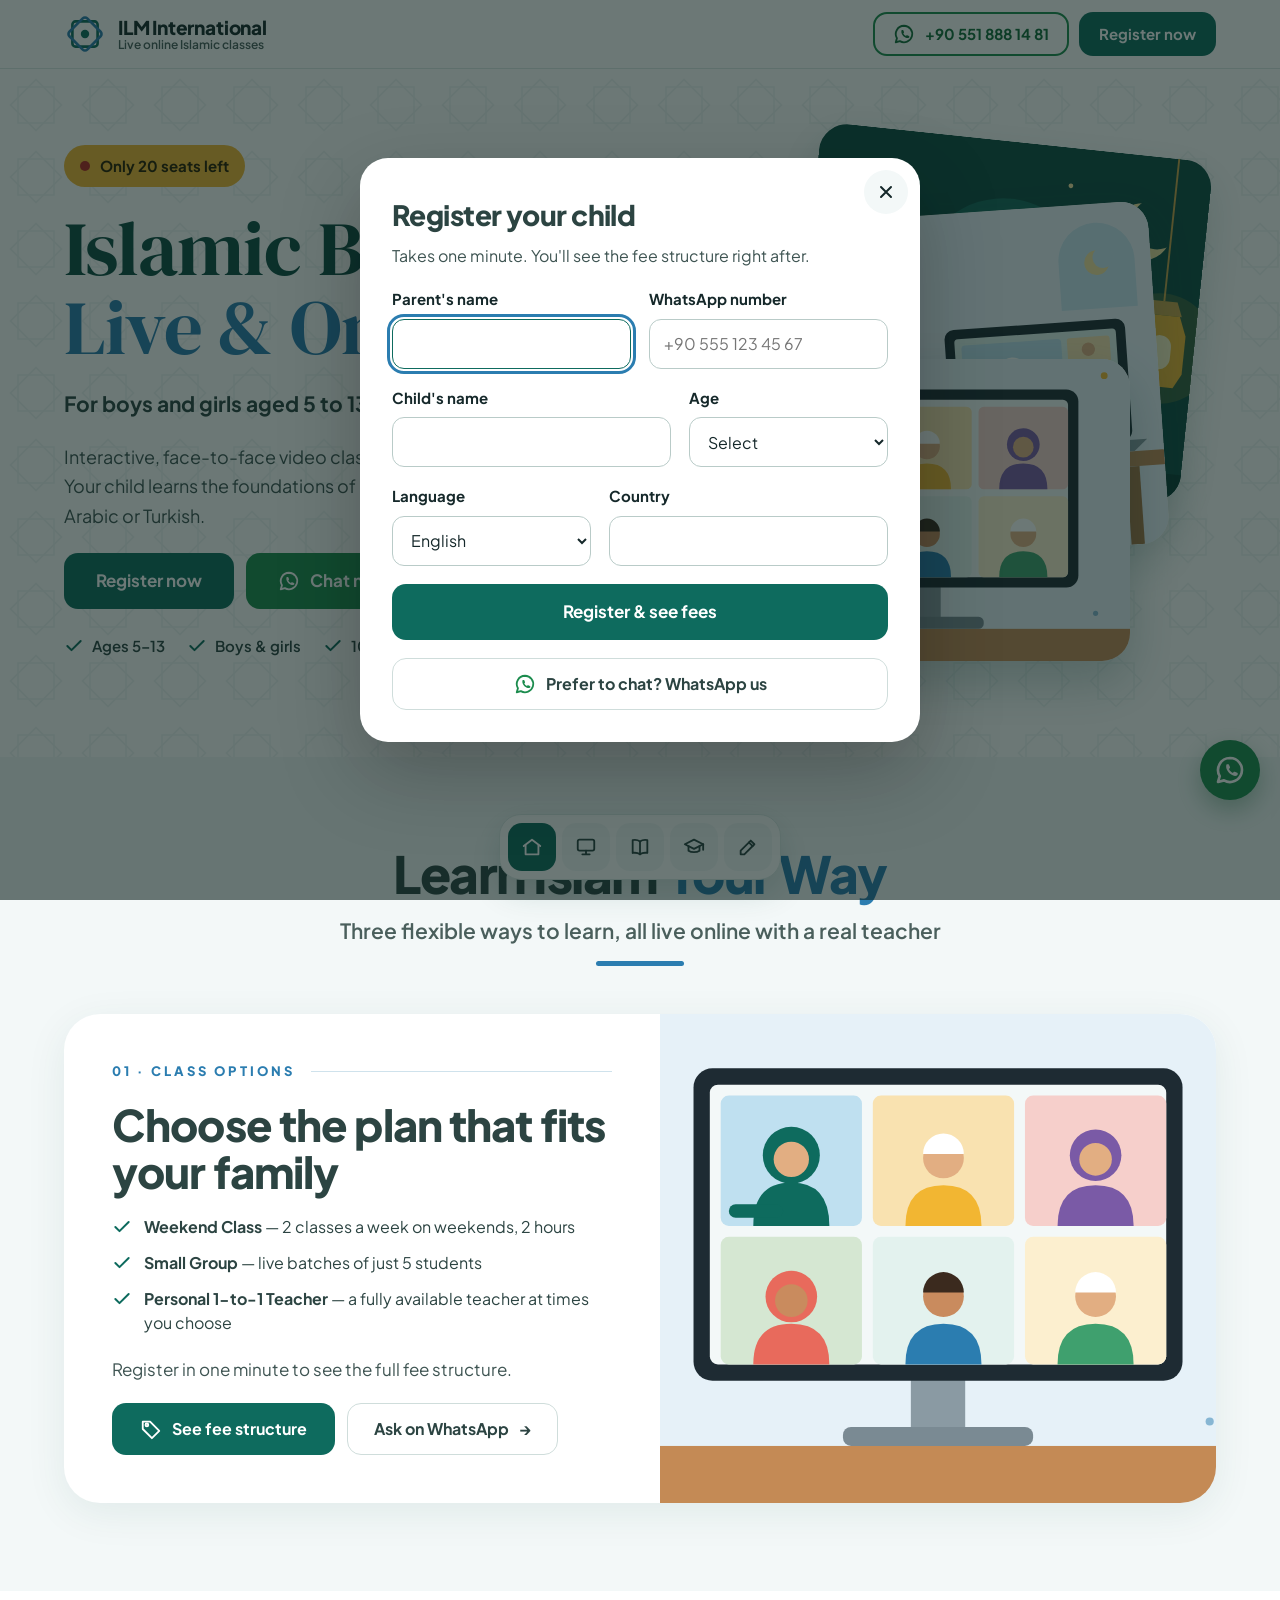
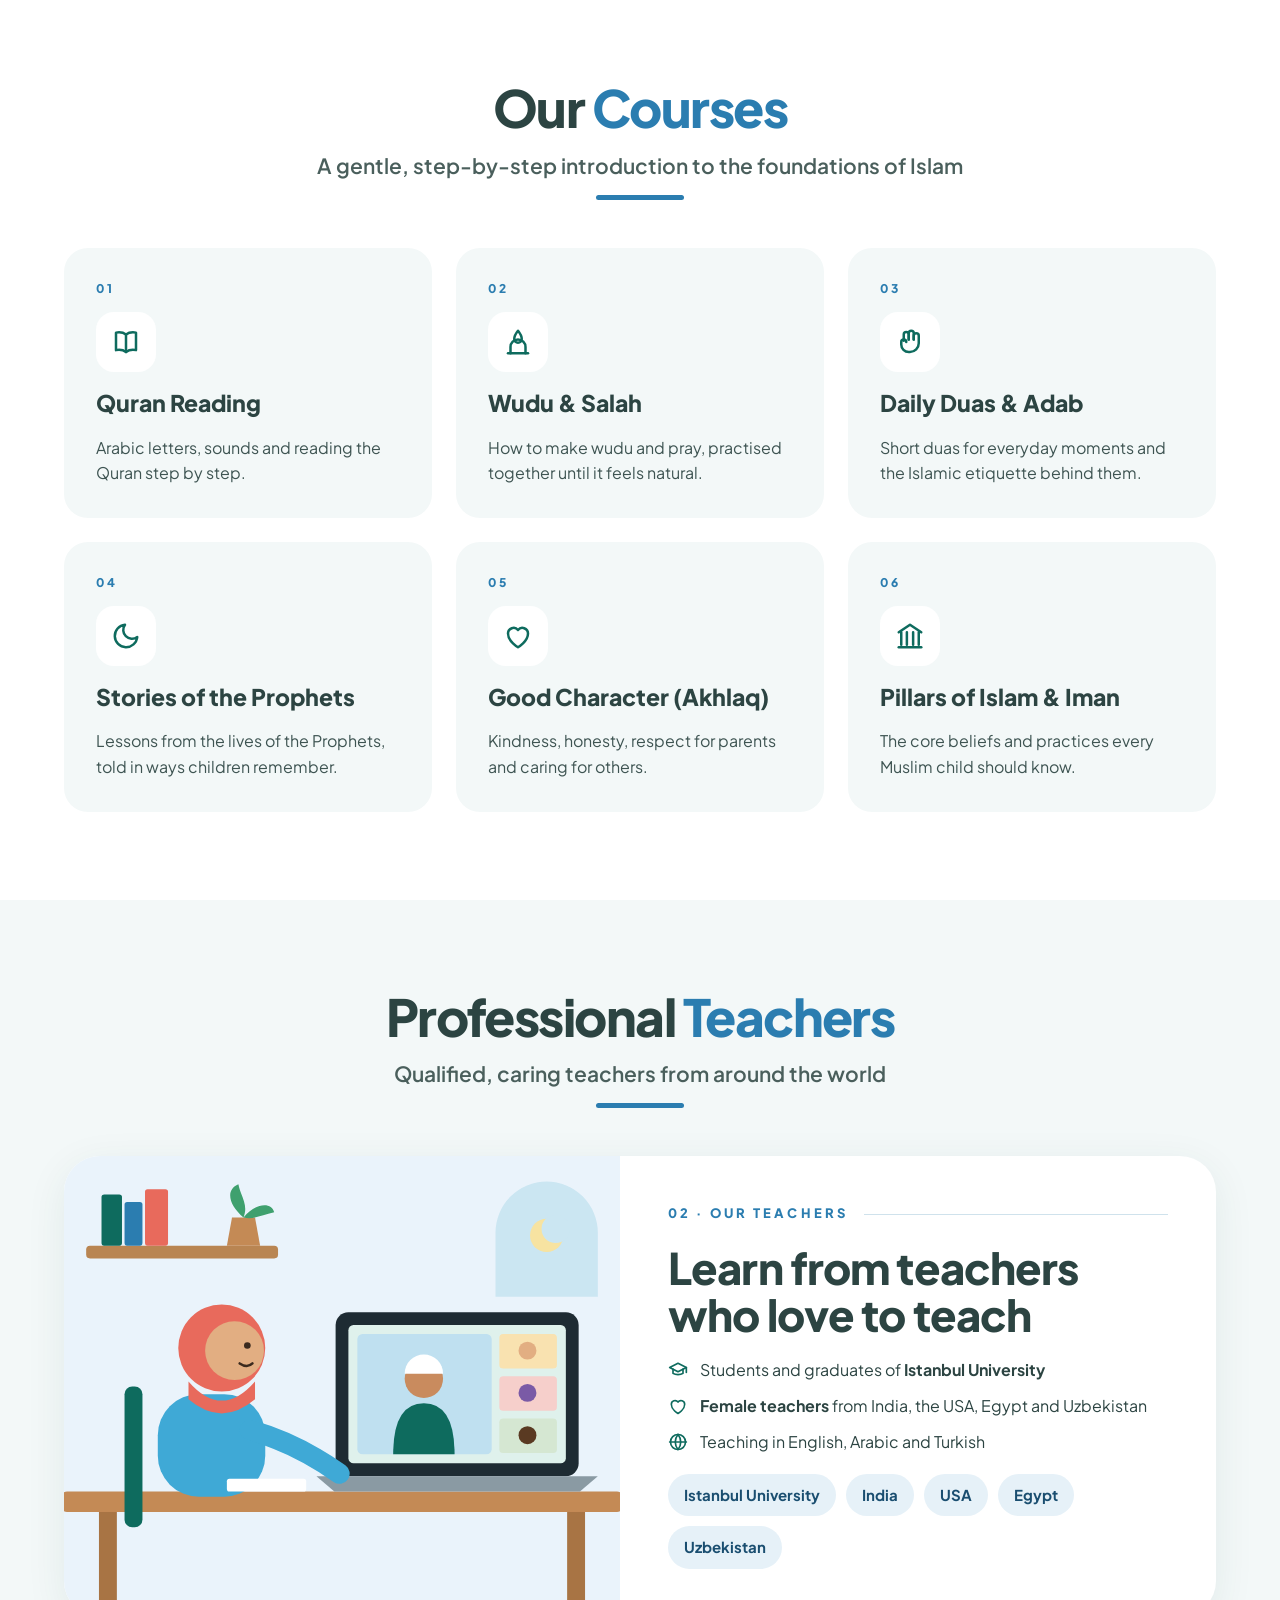
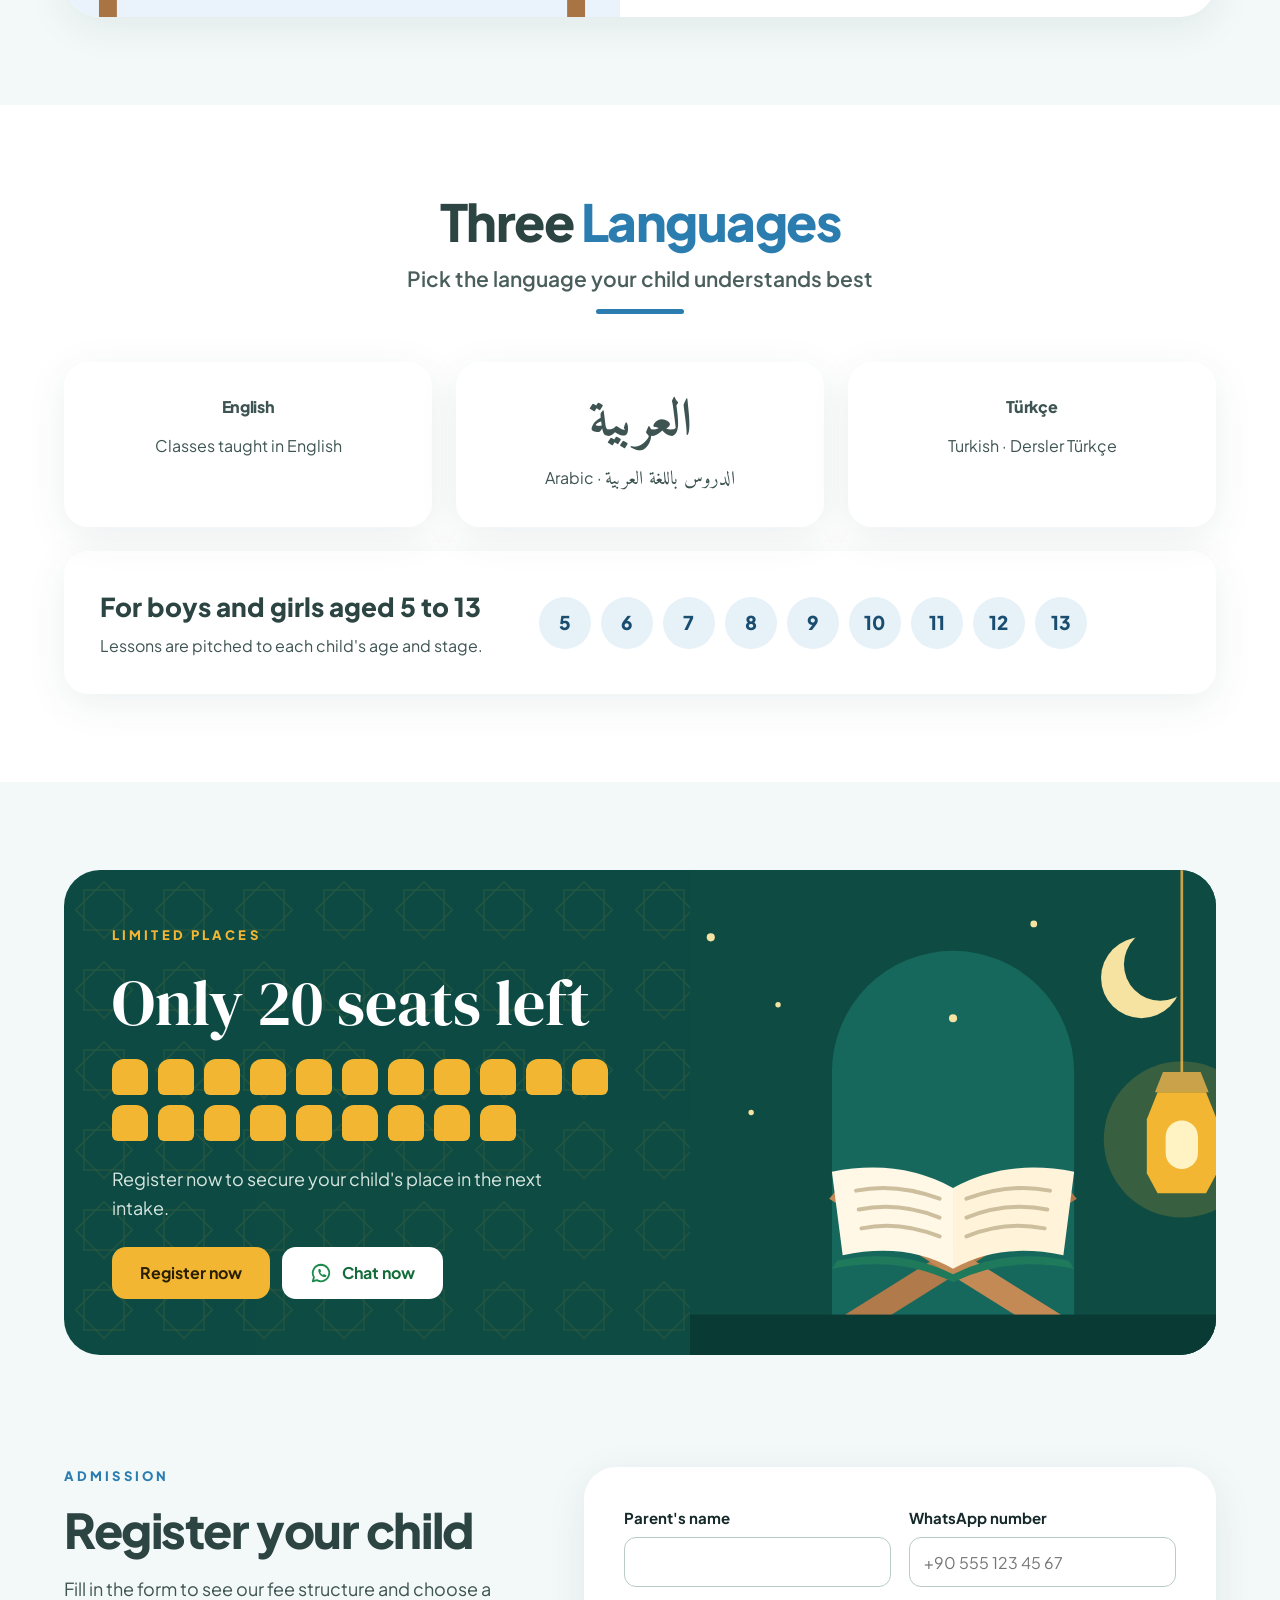
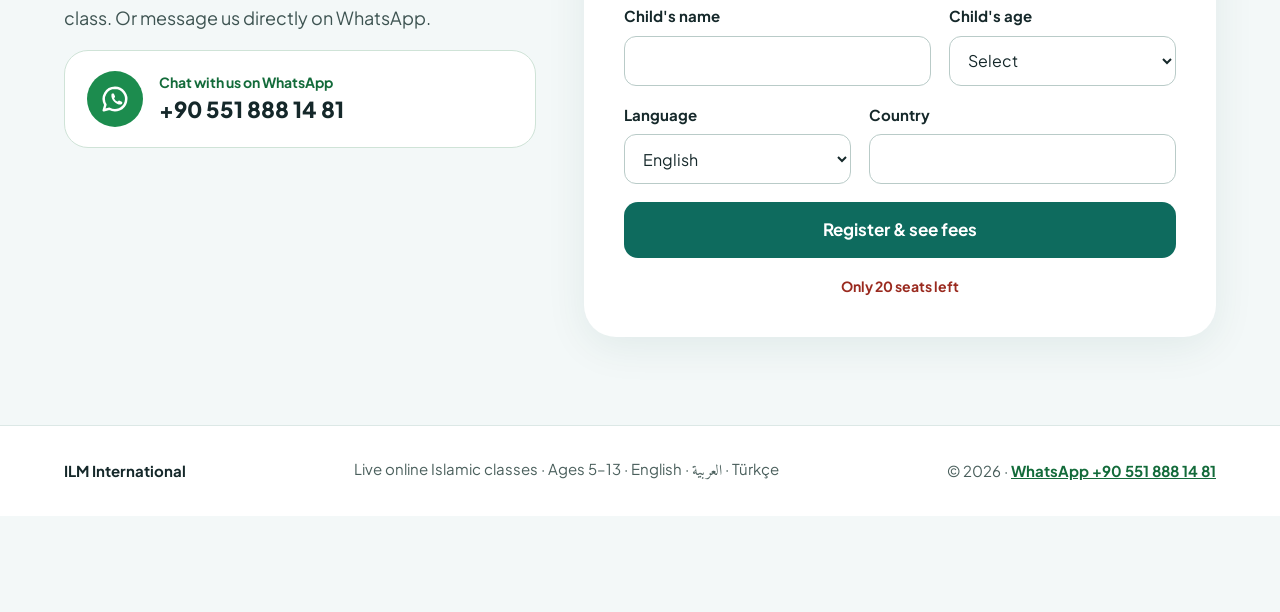
==== fees.html @ fbfcd48d "Add files via upload" ====
<!doctype html>
<html lang="en">
<head>
<meta charset="utf-8">
<meta name="viewport" content="width=device-width, initial-scale=1">
<title>Fee Structure | ILM International</title>
<meta name="robots" content="noindex">
<meta name="theme-color" content="#0E6B5E">
<link rel="icon" href="logo.svg" type="image/svg+xml">
<link rel="preconnect" href="https://fonts.googleapis.com">
<link rel="preconnect" href="https://fonts.gstatic.com" crossorigin>
<link rel="stylesheet" href="https://fonts.googleapis.com/css2?family=Amiri:wght@400;700&family=DM+Serif+Display&family=Plus+Jakarta+Sans:wght@400;500;600;700;800&display=swap">
<link rel="stylesheet" href="styles.css">
<script>
  /* Send visitors who have not registered back to the form before anything renders */
  (function () { try { if (!localStorage.getItem('ilm_lead_v1')) location.replace('index.html?register=1'); } catch (e) {} })();
</script>
</head>
<body data-fees>

<svg width="0" height="0" style="position:absolute" aria-hidden="true">
  <symbol id="i-wa" viewBox="0 0 24 24"><path d="M12 3a9 9 0 0 0-7.7 13.6L3 21l4.5-1.2A9 9 0 1 0 12 3z" fill="none" stroke="currentColor" stroke-width="2" stroke-linejoin="round"/><path d="M9.2 8.2c.3-.6.6-.6.9-.6h.6c.2 0 .4.1.5.4l.8 1.8c.1.3 0 .5-.1.7l-.5.6c-.1.2-.2.4 0 .6.5.9 1.4 1.8 2.3 2.3.2.1.4.1.6 0l.6-.6c.2-.2.4-.2.7-.1l1.8.8c.3.1.4.3.4.5v.6c0 .3-.1.6-.6.9-.5.3-1.6.6-3.2-.1-1.9-.8-3.6-2.5-4.4-4.4-.7-1.6-.4-2.7-.4-3.2z" fill="currentColor"/></symbol>
  <symbol id="i-check" viewBox="0 0 24 24"><path d="M20 6 9 17l-5-5" fill="none" stroke="currentColor" stroke-width="2.4" stroke-linecap="round" stroke-linejoin="round"/></symbol>
  <symbol id="i-phone" viewBox="0 0 24 24"><path d="M5 4h4l2 5-2.5 1.5a11 11 0 0 0 5 5L15 13l5 2v4a2 2 0 0 1-2 2A16 16 0 0 1 3 6a2 2 0 0 1 2-2" fill="none" stroke="currentColor" stroke-width="2" stroke-linecap="round" stroke-linejoin="round"/></symbol>
  <symbol id="i-home" viewBox="0 0 24 24"><g fill="none" stroke="currentColor" stroke-width="2" stroke-linecap="round" stroke-linejoin="round"><path d="M3 11l9-7 9 7"/><path d="M5 10v10h14V10"/></g></symbol>
  <symbol id="i-tag" viewBox="0 0 24 24"><g fill="none" stroke="currentColor" stroke-width="2" stroke-linecap="round" stroke-linejoin="round"><path d="M3 12V4h8l10 10-8 8z"/><circle cx="7.5" cy="7.5" r="1.5"/></g></symbol>
  <symbol id="i-book" viewBox="0 0 24 24"><g fill="none" stroke="currentColor" stroke-width="2" stroke-linecap="round" stroke-linejoin="round"><path d="M12 6c-2-1.5-5-2-8-1.5v14c3-.5 6 0 8 1.5 2-1.5 5-2 8-1.5v-14c-3-.5-6 0-8 1.5z"/><path d="M12 6v14"/></g></symbol>
</svg>

<header class="site-header">
  <div class="container">
    <a class="brand" href="index.html">
      <img src="logo.svg" alt="" width="42" height="42">
      <span class="brand-name"><strong>ILM International</strong><span>Live online Islamic classes</span></span>
    </a>
    <div class="header-actions">
      <a class="btn header-wa" data-wa-chat href="https://wa.me/905518881481"><svg class="wa-icon"><use href="#i-wa"/></svg><span class="wa-num">+90 551 888 14 81</span><span class="visually-hidden">Chat on WhatsApp</span></a>
    </div>
  </div>
</header>

<main>
<section class="fee-hero" id="top">
  <div class="container">
    <span class="badge"><span class="badge-dot" aria-hidden="true"></span>Only 20 seats left</span>
    <p class="greeting">Assalamu alaikum, <span data-parent-name>dear parent</span>!</p>
    <h1>Fee Structure</h1>
    <p>All classes are live and online, face-to-face over video, for boys and girls aged 5–13. Choose a plan and tap <strong>Get this class</strong> to book it on WhatsApp.</p>
  </div>
</section>

<section class="section" style="padding-top:48px">
  <div class="container">
    <div class="plans">

      <article class="plan">
        <div class="plan-media"><img src="quran.svg" alt=""></div>
        <span class="plan-tag">Weekends</span>
        <h2>Weekend Class</h2>
        <p class="price"><strong>$80</strong><span>/ month</span></p>
        <ul class="feature-list">
          <li><svg><use href="#i-check"/></svg><span>2 classes a week, on weekends</span></li>
          <li><svg><use href="#i-check"/></svg><span>2 hours</span></li>
          <li><svg><use href="#i-check"/></svg><span>Live online group class</span></li>
          <li><svg><use href="#i-check"/></svg><span>English, Arabic or Turkish</span></li>
        </ul>
        <div class="plan-actions">
          <a class="btn btn-wa btn-lg" data-plan="weekend" href="https://wa.me/905518881481"><svg class="wa-icon"><use href="#i-wa"/></svg>Get this class</a>
          <a class="btn btn-ghost" href="tel:+905518881481"><svg class="wa-icon"><use href="#i-phone"/></svg>Call us</a>
        </div>
      </article>

      <article class="plan featured">
        <div class="plan-media"><img src="group.svg" alt=""></div>
        <span class="plan-tag">Batch of 5</span>
        <h2>Small Group Class</h2>
        <p class="price"><strong>$150</strong><span>/ month</span></p>
        <ul class="feature-list">
          <li><svg><use href="#i-check"/></svg><span>Only 5 students per batch</span></li>
          <li><svg><use href="#i-check"/></svg><span>Live, face-to-face on video</span></li>
          <li><svg><use href="#i-check"/></svg><span>More personal attention for every child</span></li>
          <li><svg><use href="#i-check"/></svg><span>English, Arabic or Turkish</span></li>
        </ul>
        <div class="plan-actions">
          <a class="btn btn-wa btn-lg" data-plan="group" href="https://wa.me/905518881481"><svg class="wa-icon"><use href="#i-wa"/></svg>Get this class</a>
          <a class="btn btn-ghost" href="tel:+905518881481"><svg class="wa-icon"><use href="#i-phone"/></svg>Call us</a>
        </div>
      </article>

      <article class="plan">
        <div class="plan-media"><img src="online.svg" alt=""></div>
        <span class="plan-tag">1-to-1</span>
        <h2>Personal Teacher</h2>
        <p class="price"><strong>$500</strong><span>/ month</span></p>
        <ul class="feature-list">
          <li><svg><use href="#i-check"/></svg><span>One teacher, only for your child</span></li>
          <li><svg><use href="#i-check"/></svg><span>Fully available teacher</span></li>
          <li><svg><use href="#i-check"/></svg><span>Customised class times</span></li>
          <li><svg><use href="#i-check"/></svg><span>English, Arabic or Turkish</span></li>
        </ul>
        <div class="plan-actions">
          <a class="btn btn-wa btn-lg" data-plan="personal" href="https://wa.me/905518881481"><svg class="wa-icon"><use href="#i-wa"/></svg>Get this class</a>
          <a class="btn btn-ghost" href="tel:+905518881481"><svg class="wa-icon"><use href="#i-phone"/></svg>Call us</a>
        </div>
      </article>

    </div>

    <div class="fee-note">
      <p>Taught by professional teachers: Istanbul University students and graduates, and female teachers from India, the USA, Egypt and Uzbekistan. Questions about timings or the courses? We're happy to help.</p>
      <a class="btn btn-wa" data-wa-chat="Assalamu alaikum ILM International! I have a question about the fee structure." href="https://wa.me/905518881481"><svg class="wa-icon"><use href="#i-wa"/></svg>Chat on WhatsApp</a>
    </div>
  </div>
</section>
</main>

<footer class="site-footer">
  <div class="container">
    <strong>ILM International</strong>
    <span>Live online Islamic classes · Ages 5–13</span>
    <span>© <span data-year>2026</span> · <a data-wa-chat href="https://wa.me/905518881481">WhatsApp +90 551 888 14 81</a></span>
  </div>
</footer>

<a class="wa-float" data-wa-chat href="https://wa.me/905518881481" aria-label="Chat on WhatsApp, +90 551 888 14 81"><svg style="color:#fff"><use href="#i-wa"/></svg></a>

<nav class="dock" aria-label="Quick links">
  <a href="index.html" aria-label="Home"><svg><use href="#i-home"/></svg></a>
  <a class="active" href="#top" aria-label="Fee structure"><svg><use href="#i-tag"/></svg></a>
  <a href="index.html#courses" aria-label="Courses"><svg><use href="#i-book"/></svg></a>
</nav>

<script src="app.js" defer></script>
</body>
</html>
---- styles.css ----
:root {
  --teal: #0E6B5E;
  --teal-dark: #0E4B43;
  --blue: #2B7DB0;
  --ink: #15282A;
  --ink-2: #2C4442;
  --muted: #3E5452;
  --muted-2: #4A5F5C;
  --bg: #F3F8F8;
  --card: #FFFFFF;
  --line: #DCE8E6;
  --gold: #F2B632;
  --gold-ink: #2A1E00;
  --wa: #1C8C4E;
  --wa-dark: #136B3A;
  --red: #9A2A1F;
  --shadow: 0 10px 40px rgba(14, 75, 67, 0.08);
  --radius-lg: 32px;
  --radius-md: 24px;
}

* { box-sizing: border-box; }
html { scroll-behavior: smooth; scroll-padding-top: 90px; }
body {
  margin: 0;
  font-family: 'Plus Jakarta Sans', system-ui, -apple-system, 'Segoe UI', sans-serif;
  color: var(--ink);
  background: var(--bg);
  line-height: 1.5;
  padding-bottom: 96px;
}
img { max-width: 100%; display: block; }
a { color: var(--teal); }
a:hover { color: #08392D; }
h1, h2, h3 { margin: 0; }
p { margin: 0; }
.container { max-width: 1200px; margin: 0 auto; padding: 0 24px; }
.ar { font-family: 'Amiri', serif; }
.visually-hidden { position: absolute; width: 1px; height: 1px; overflow: hidden; clip: rect(0 0 0 0); white-space: nowrap; }

/* Buttons */
.btn {
  display: inline-flex; align-items: center; justify-content: center; gap: 10px;
  min-height: 52px; padding: 0 26px; border-radius: 14px;
  font: inherit; font-size: 16px; font-weight: 700; text-decoration: none;
  border: 2px solid transparent; cursor: pointer; transition: transform .15s ease, box-shadow .15s ease, background .15s ease;
}
.btn:hover { transform: translateY(-1px); }
.btn:focus-visible, a:focus-visible, button:focus-visible, input:focus-visible, select:focus-visible { outline: 3px solid var(--blue); outline-offset: 2px; }
.btn-primary { background: var(--teal); color: #fff; }
.btn-primary:hover { background: #0B5A4F; color: #fff; }
.btn-outline { background: #fff; color: var(--teal); border-color: var(--teal); }
.btn-outline:hover { color: #0B5A4F; }
.btn-wa { background: var(--wa); color: #fff; }
.btn-wa:hover { background: var(--wa-dark); color: #fff; }
.btn-gold { background: var(--gold); color: var(--gold-ink); }
.btn-gold:hover { color: var(--gold-ink); background: #E9A91F; }
.btn-white { background: #fff; color: var(--wa-dark); }
.btn-white:hover { color: var(--wa-dark); }
.btn-ghost { background: #fff; color: var(--ink-2); border: 1px solid #CFDDDB; }
.btn-ghost:hover { color: var(--ink); }
.btn-lg { min-height: 56px; font-size: 17px; padding: 0 30px; }
.btn-block { width: 100%; }
.wa-icon { width: 22px; height: 22px; flex: 0 0 auto; }

/* Header */
.site-header { position: sticky; top: 0; z-index: 30; background: #fff; border-bottom: 1px solid var(--line); }
.site-header .container { display: flex; flex-wrap: wrap; align-items: center; justify-content: space-between; gap: 12px; padding-top: 12px; padding-bottom: 12px; }
.brand { display: flex; align-items: center; gap: 12px; text-decoration: none; color: var(--ink); }
.brand img { width: 42px; height: 42px; }
.brand-name { display: flex; flex-direction: column; line-height: 1.1; }
.brand-name strong { font-size: 19px; font-weight: 800; letter-spacing: -0.01em; }
.brand-name span { font-size: 12px; font-weight: 600; color: var(--muted-2); }
.header-actions { display: flex; flex-wrap: wrap; align-items: center; gap: 10px; }
.header-actions .btn { min-height: 44px; padding: 0 18px; font-size: 15px; }
.header-wa { border: 2px solid var(--wa); color: var(--wa-dark); background: #fff; }
.header-wa:hover { color: var(--wa-dark); background: #EEF8F1; }

/* Hero */
.hero { position: relative; overflow: hidden; background: #fff; }
.pattern { position: absolute; inset: 0; width: 100%; height: 100%; pointer-events: none; }
.hero .container { position: relative; display: flex; flex-wrap: wrap; align-items: center; gap: 56px; padding-top: 72px; padding-bottom: 96px; }
.hero-copy { flex: 1 1 500px; min-width: 0; display: flex; flex-direction: column; gap: 22px; }
.badge {
  align-self: flex-start; display: inline-flex; align-items: center; gap: 10px;
  background: var(--gold); color: var(--gold-ink); font-weight: 700; font-size: 15px;
  padding: 10px 16px; border-radius: 999px;
}
.badge-dot { width: 10px; height: 10px; border-radius: 50%; background: #B3261E; animation: pulse 1.6s ease-in-out infinite; }
@keyframes pulse { 50% { opacity: .35; } }
.display {
  font-family: 'DM Serif Display', Georgia, serif; font-weight: 400;
  font-size: clamp(44px, 6vw, 80px); line-height: 1.02; letter-spacing: -0.01em;
}
.display .t1 { color: var(--teal-dark); }
.display .t2 { color: var(--blue); }
.hero-sub { font-size: 21px; font-weight: 700; color: var(--ink-2); }
.hero-text { font-size: 18px; line-height: 1.65; color: var(--muted); max-width: 560px; }
.btn-row { display: flex; flex-wrap: wrap; gap: 12px; }
.ticks { display: flex; flex-wrap: wrap; gap: 10px 22px; font-size: 15px; font-weight: 600; color: var(--ink-2); padding: 0; margin: 4px 0 0; list-style: none; }
.ticks li { display: inline-flex; align-items: center; gap: 8px; }
.ticks svg { width: 20px; height: 20px; color: var(--teal); }

.hero-art { flex: 1 1 440px; min-width: 0; display: flex; justify-content: center; }
.stack { position: relative; width: 100%; max-width: 480px; height: 520px; }
.stack figure { position: absolute; margin: 0; border-radius: 28px; overflow: hidden; box-shadow: 0 18px 40px rgba(14, 75, 67, 0.18); background: #fff; }
.stack img { width: 100%; height: 100%; object-fit: cover; }
.stack .s1 { top: 0; left: 18%; right: 0; height: 66%; transform: rotate(6deg); }
.stack .s2 { top: 14%; left: 6%; right: 8%; height: 66%; transform: rotate(-4deg); }
.stack .s3 { bottom: 0; left: 0; right: 14%; height: 58%; box-shadow: 0 22px 48px rgba(14, 75, 67, 0.24); }
.stack figcaption {
  position: absolute; left: 16px; bottom: 14px; background: rgba(255,255,255,.94); color: var(--ink);
  font-size: 13px; font-weight: 700; padding: 6px 12px; border-radius: 999px;
}

/* Section titles */
.section { padding: 88px 0; }
.section-white { background: #fff; }
.section-title { display: flex; flex-direction: column; align-items: center; gap: 14px; text-align: center; margin-bottom: 48px; }
.section-title h2 { font-size: clamp(32px, 4vw, 52px); line-height: 1.1; font-weight: 800; letter-spacing: -0.03em; color: var(--ink-2); }
.section-title h2 span { color: var(--blue); }
.section-title p { font-size: clamp(17px, 1.8vw, 21px); font-weight: 600; color: var(--muted-2); max-width: 720px; }
.bar { width: 88px; height: 5px; border-radius: 4px; background: var(--blue); }
.eyebrow { font-size: 13px; font-weight: 800; letter-spacing: 0.24em; color: var(--blue); text-transform: uppercase; }

/* Cards */
.grid { display: flex; flex-wrap: wrap; gap: 24px; }
.card { flex: 1 1 320px; min-width: 0; background: var(--card); border-radius: var(--radius-md); padding: 32px; display: flex; flex-direction: column; gap: 14px; box-shadow: var(--shadow); }
.card-soft { background: var(--bg); box-shadow: none; }
.card h3 { font-size: 23px; font-weight: 800; color: var(--ink-2); }
.card p { font-size: 16px; line-height: 1.6; color: var(--muted); }
.icon-chip { width: 60px; height: 60px; border-radius: 18px; background: #E6F1F8; display: flex; align-items: center; justify-content: center; color: var(--blue); }
.card-soft .icon-chip { background: #fff; color: var(--teal); }
.icon-chip svg { width: 30px; height: 30px; }
.num { font-size: 12px; font-weight: 800; letter-spacing: 0.22em; color: var(--blue); }

/* Split card */
.split { background: #fff; border-radius: 36px; overflow: hidden; display: flex; flex-wrap: wrap; box-shadow: var(--shadow); }
.split-body { flex: 1 1 440px; min-width: 0; padding: 48px; display: flex; flex-direction: column; gap: 20px; }
.split-media { flex: 1 1 400px; min-width: 0; min-height: 360px; position: relative; }
.split-media img { position: absolute; inset: 0; width: 100%; height: 100%; object-fit: cover; }
.split-head { display: flex; align-items: center; gap: 16px; }
.split-head::after { content: ""; flex: 1 1 auto; height: 1px; background: #CFE2EC; }
.split h3 { font-size: clamp(30px, 3.4vw, 46px); line-height: 1.08; font-weight: 800; letter-spacing: -0.02em; color: var(--ink-2); }
.split p { font-size: 17px; line-height: 1.65; color: var(--muted); }
.chips { display: flex; flex-wrap: wrap; gap: 10px; padding: 0; margin: 0; list-style: none; }
.chips li { background: #E6F1F8; color: #1A4E70; font-weight: 700; font-size: 15px; padding: 10px 16px; border-radius: 999px; }
.feature-list { list-style: none; margin: 0; padding: 0; display: flex; flex-direction: column; gap: 12px; font-size: 16px; color: var(--ink-2); }
.feature-list li { display: flex; gap: 12px; align-items: flex-start; }
.feature-list svg { width: 20px; height: 20px; flex: 0 0 auto; margin-top: 2px; color: var(--teal); }

/* Languages + ages */
.lang-card { align-items: center; text-align: center; }
.lang-name { font-size: 44px; font-weight: 800; letter-spacing: -0.02em; color: var(--teal); }
.lang-name.ar { font-size: 52px; font-weight: 700; line-height: 1.1; letter-spacing: 0; }
.ages { margin-top: 24px; background: #fff; border-radius: var(--radius-md); padding: 36px; display: flex; flex-wrap: wrap; align-items: center; gap: 28px; box-shadow: var(--shadow); }
.ages-text { flex: 1 1 300px; min-width: 0; display: flex; flex-direction: column; gap: 8px; }
.ages-text h3 { font-size: 26px; font-weight: 800; color: var(--ink-2); }
.ages-text p { color: var(--muted); }
.age-dots { flex: 2 1 420px; min-width: 0; display: flex; flex-wrap: wrap; gap: 10px; padding: 0; margin: 0; list-style: none; }
.age-dots li { width: 52px; height: 52px; border-radius: 50%; background: #E6F1F8; color: #1A4E70; font-size: 19px; font-weight: 800; display: inline-flex; align-items: center; justify-content: center; }

/* Seats band */
.band { position: relative; overflow: hidden; background: var(--teal-dark); color: #fff; border-radius: 36px; display: flex; flex-wrap: wrap; }
.band-body { position: relative; flex: 1 1 480px; min-width: 0; padding: 56px 48px; display: flex; flex-direction: column; gap: 24px; }
.band-media { position: relative; flex: 1 1 380px; min-width: 0; min-height: 360px; }
.band-media img { position: absolute; inset: 0; width: 100%; height: 100%; object-fit: cover; }
.band .eyebrow { color: var(--gold); }
.band h2 { font-family: 'DM Serif Display', Georgia, serif; font-weight: 400; font-size: clamp(40px, 5vw, 64px); line-height: 1.02; }
.band p { font-size: 18px; line-height: 1.6; color: #D7E7E0; max-width: 480px; }
.seats { display: flex; flex-wrap: wrap; gap: 10px; max-width: 520px; padding: 0; margin: 0; list-style: none; }
.seats li { width: 36px; height: 36px; border-radius: 12px 12px 6px 6px; background: var(--gold); }

/* Forms */
.register { display: flex; flex-wrap: wrap; gap: 48px; }
.register-copy { flex: 1 1 360px; min-width: 0; display: flex; flex-direction: column; gap: 18px; }
.register-copy h2 { font-size: clamp(32px, 4vw, 48px); line-height: 1.1; font-weight: 800; letter-spacing: -0.03em; color: var(--ink-2); }
.register-copy p { font-size: 18px; line-height: 1.6; color: var(--muted); }
.wa-card { display: flex; align-items: center; gap: 16px; background: #fff; border: 1px solid #CFE3D7; border-radius: var(--radius-md); padding: 20px 22px; color: var(--ink); text-decoration: none; }
.wa-card:hover { color: var(--ink); border-color: var(--wa); }
.wa-round { width: 56px; height: 56px; border-radius: 50%; background: var(--wa); display: inline-flex; align-items: center; justify-content: center; flex: 0 0 auto; }
.wa-round svg { width: 30px; height: 30px; }
.wa-card small { display: block; font-size: 14px; font-weight: 700; color: var(--wa-dark); }
.wa-card strong { display: block; font-size: 22px; font-weight: 800; }

.form-card { flex: 1 1 520px; min-width: 0; background: #fff; border-radius: var(--radius-lg); padding: 40px; box-shadow: var(--shadow); }
.lead-form { display: flex; flex-direction: column; gap: 18px; }
.row { display: flex; flex-wrap: wrap; gap: 18px; }
.field { flex: 1 1 220px; min-width: 0; display: flex; flex-direction: column; gap: 8px; }
.field.small { flex: 1 1 140px; }
.field label { font-size: 15px; font-weight: 700; }
.field input, .field select {
  height: 50px; border: 1px solid #B9CBC8; border-radius: 12px; padding: 0 14px;
  font: inherit; font-size: 16px; background: #fff; color: var(--ink); width: 100%;
}
.field input:focus, .field select:focus { border-color: var(--teal); }
.hp { position: absolute; left: -9999px; width: 1px; height: 1px; overflow: hidden; }
.form-note { font-size: 14px; color: var(--muted-2); text-align: center; }
.form-error { color: var(--red); font-size: 15px; font-weight: 600; }
.seats-note { text-align: center; font-size: 14px; font-weight: 700; color: var(--red); }

/* Modal */
.modal { position: fixed; inset: 0; z-index: 100; display: flex; align-items: center; justify-content: center; padding: 16px; background: rgba(10, 30, 28, 0.6); }
.modal[hidden] { display: none; }
.modal-box { position: relative; width: 100%; max-width: 560px; max-height: calc(100vh - 32px); overflow-y: auto; background: #fff; border-radius: 28px; padding: 36px 32px 32px; box-shadow: 0 30px 80px rgba(0,0,0,.25); animation: pop .25s ease; }
@keyframes pop { from { transform: translateY(12px) scale(.98); opacity: 0; } }
.modal-close { position: absolute; top: 12px; right: 12px; width: 44px; height: 44px; border-radius: 50%; border: 0; background: var(--bg); color: var(--ink); cursor: pointer; display: flex; align-items: center; justify-content: center; }
.modal-close svg { width: 20px; height: 20px; }
.modal-art { height: 150px; border-radius: 20px; overflow: hidden; margin-bottom: 20px; }
.modal-art img { width: 100%; height: 100%; object-fit: cover; }
.modal h2 { font-size: 28px; font-weight: 800; letter-spacing: -0.02em; color: var(--ink-2); margin-bottom: 8px; padding-right: 40px; }
.modal .lead { font-size: 16px; color: var(--muted); margin-bottom: 20px; }
.modal .btn-row .btn { flex: 1 1 200px; }

/* Floating */
.wa-float { position: fixed; right: 20px; bottom: 100px; z-index: 40; width: 60px; height: 60px; border-radius: 50%; background: var(--wa); display: flex; align-items: center; justify-content: center; box-shadow: 0 10px 24px rgba(19,107,58,.35); }
.wa-float svg { width: 32px; height: 32px; }
.dock { position: fixed; left: 50%; bottom: 20px; transform: translateX(-50%); z-index: 40; display: flex; gap: 6px; padding: 8px; background: #fff; border: 1px solid var(--line); border-radius: 22px; box-shadow: 0 12px 32px rgba(14,75,67,.16); }
.dock a { width: 48px; height: 48px; border-radius: 14px; background: var(--bg); display: flex; align-items: center; justify-content: center; color: var(--ink-2); }
.dock a.active { background: var(--teal); color: #fff; }
.dock svg { width: 22px; height: 22px; }

/* Fee page */
.fee-hero { background: #fff; padding: 64px 0 40px; text-align: center; }
.fee-hero .container { display: flex; flex-direction: column; align-items: center; gap: 14px; }
.fee-hero h1 { font-family: 'DM Serif Display', Georgia, serif; font-weight: 400; font-size: clamp(40px, 5vw, 64px); line-height: 1.05; color: var(--teal-dark); }
.fee-hero p { font-size: 18px; color: var(--muted); max-width: 640px; }
.greeting { font-size: 20px; font-weight: 700; color: var(--ink-2); }
.plans { display: flex; flex-wrap: wrap; gap: 24px; align-items: stretch; }
.plan { flex: 1 1 320px; min-width: 0; background: #fff; border-radius: 28px; padding: 32px; display: flex; flex-direction: column; gap: 18px; box-shadow: var(--shadow); border: 2px solid transparent; }
.plan.featured { border-color: var(--teal); }
.plan-media { height: 160px; border-radius: 18px; overflow: hidden; }
.plan-media img { width: 100%; height: 100%; object-fit: cover; }
.plan-tag { align-self: flex-start; font-size: 13px; font-weight: 800; letter-spacing: .08em; text-transform: uppercase; color: #1A4E70; background: #E6F1F8; padding: 6px 12px; border-radius: 999px; }
.plan h2 { font-size: 26px; font-weight: 800; color: var(--ink-2); }
.price { display: flex; align-items: baseline; gap: 6px; }
.price strong { font-size: 48px; font-weight: 800; letter-spacing: -0.03em; color: var(--teal-dark); }
.price span { font-size: 16px; font-weight: 600; color: var(--muted-2); }
.plan .feature-list { flex: 1 1 auto; }
.plan-actions { display: flex; flex-direction: column; gap: 10px; }
.fee-note { margin-top: 32px; background: #fff; border-radius: var(--radius-md); padding: 28px 32px; display: flex; flex-wrap: wrap; align-items: center; justify-content: space-between; gap: 16px; box-shadow: var(--shadow); }
.fee-note p { color: var(--muted); font-size: 16px; flex: 1 1 360px; }

/* Footer */
.site-footer { background: #fff; border-top: 1px solid var(--line); padding: 32px 0; }
.site-footer .container { display: flex; flex-wrap: wrap; justify-content: space-between; align-items: center; gap: 12px; font-size: 15px; color: var(--muted-2); }
.site-footer strong { color: var(--ink); }
.site-footer a { color: var(--wa-dark); font-weight: 700; }

@media (max-width: 640px) {
  .hero .container { padding-top: 48px; padding-bottom: 64px; gap: 40px; }
  .stack { height: 400px; }
  .split-body, .band-body, .form-card { padding: 28px 22px; }
  .split-media, .band-media { min-height: 240px; }
  .header-wa .wa-num { display: none; }
  .modal-box { padding: 28px 20px 22px; }
  .modal-art { height: 110px; }
}
@media (prefers-reduced-motion: reduce) {
  html { scroll-behavior: auto; }
  .badge-dot, .modal-box { animation: none; }
  .btn { transition: none; }
}

.fee-hero .badge { align-self: center; }
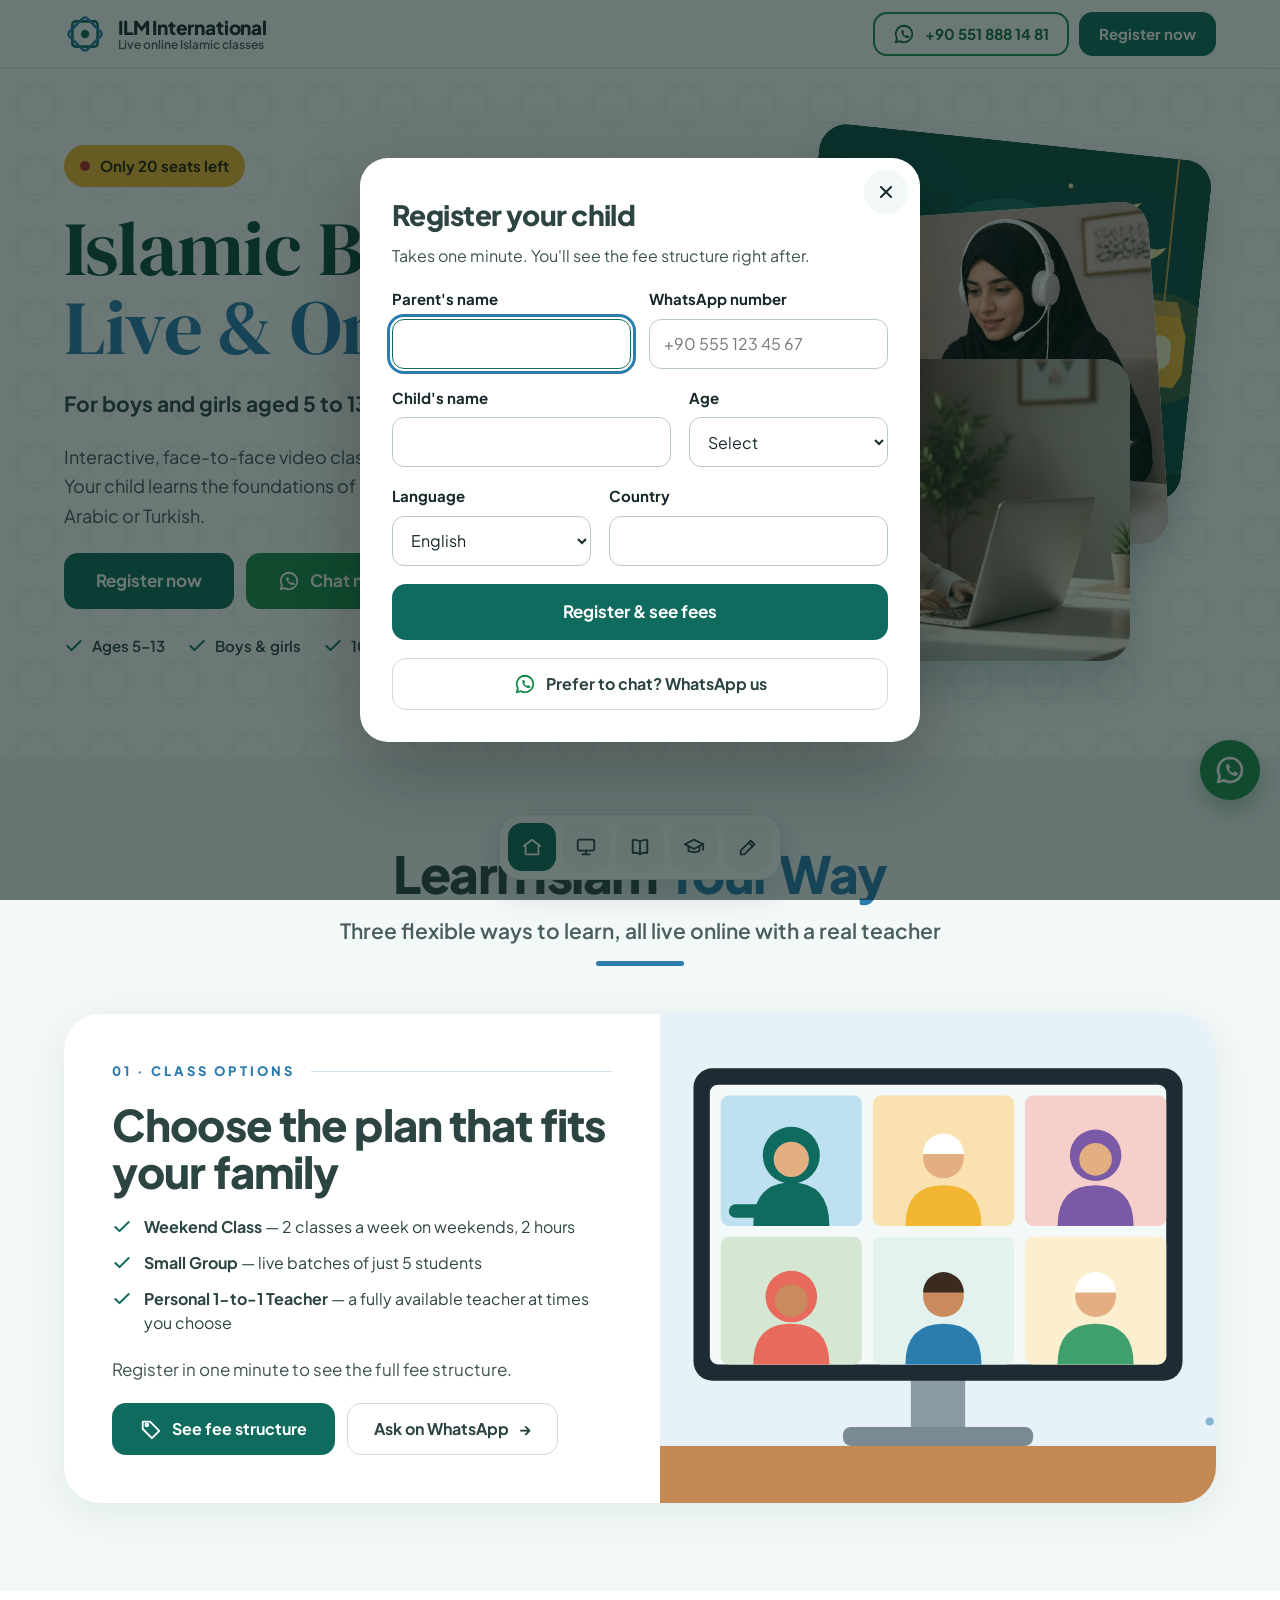
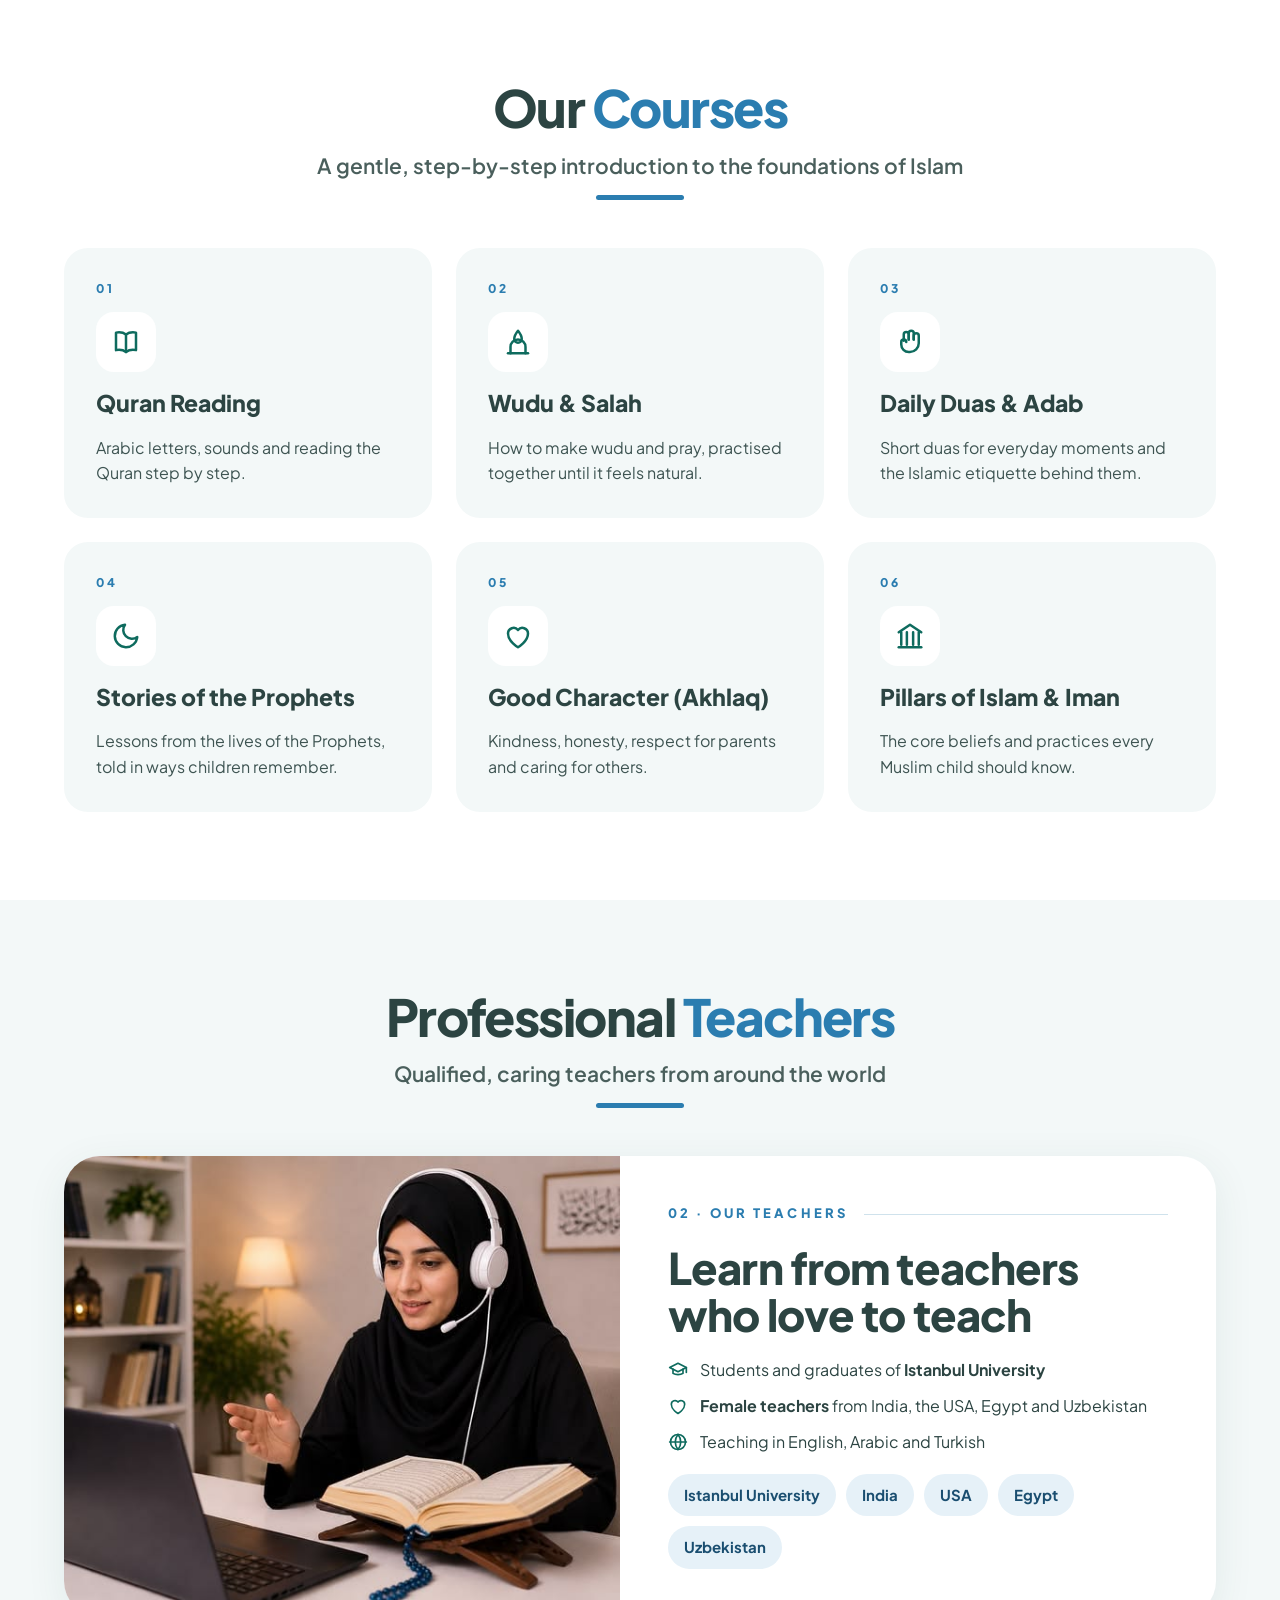
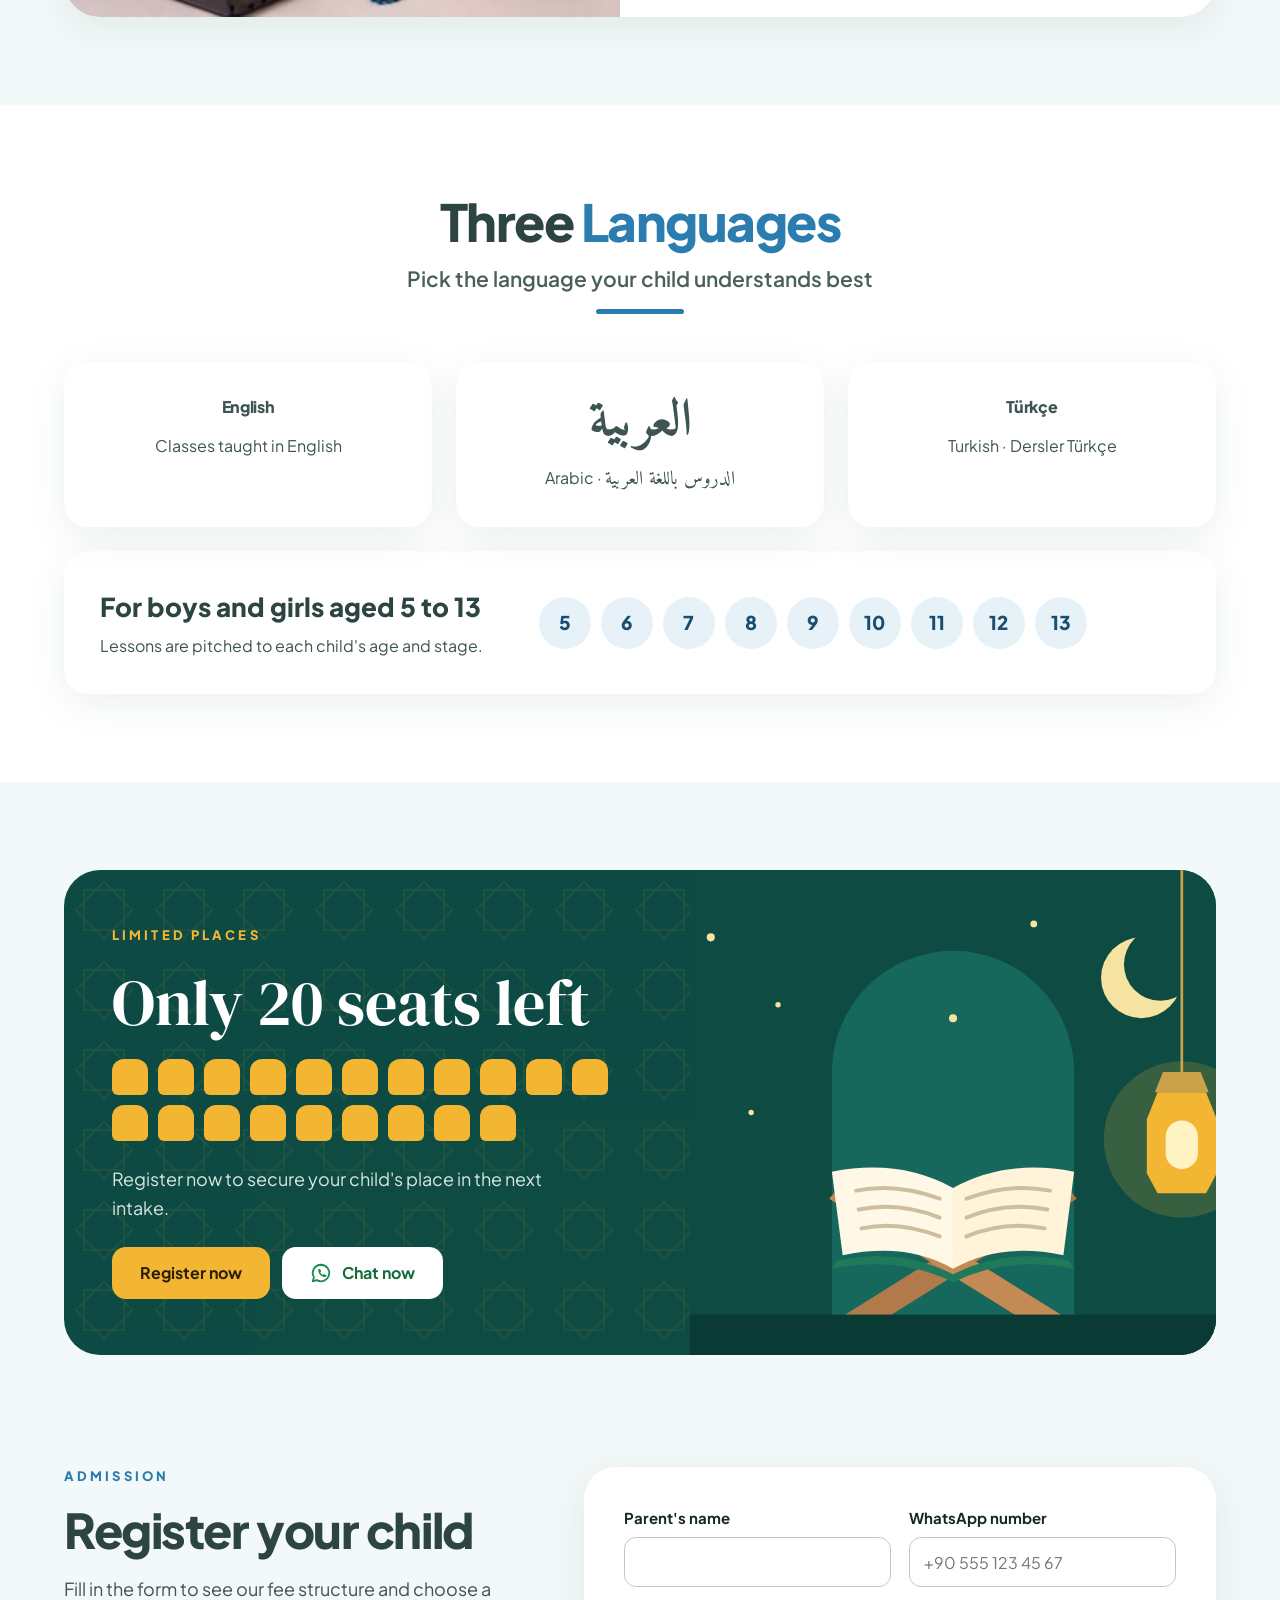
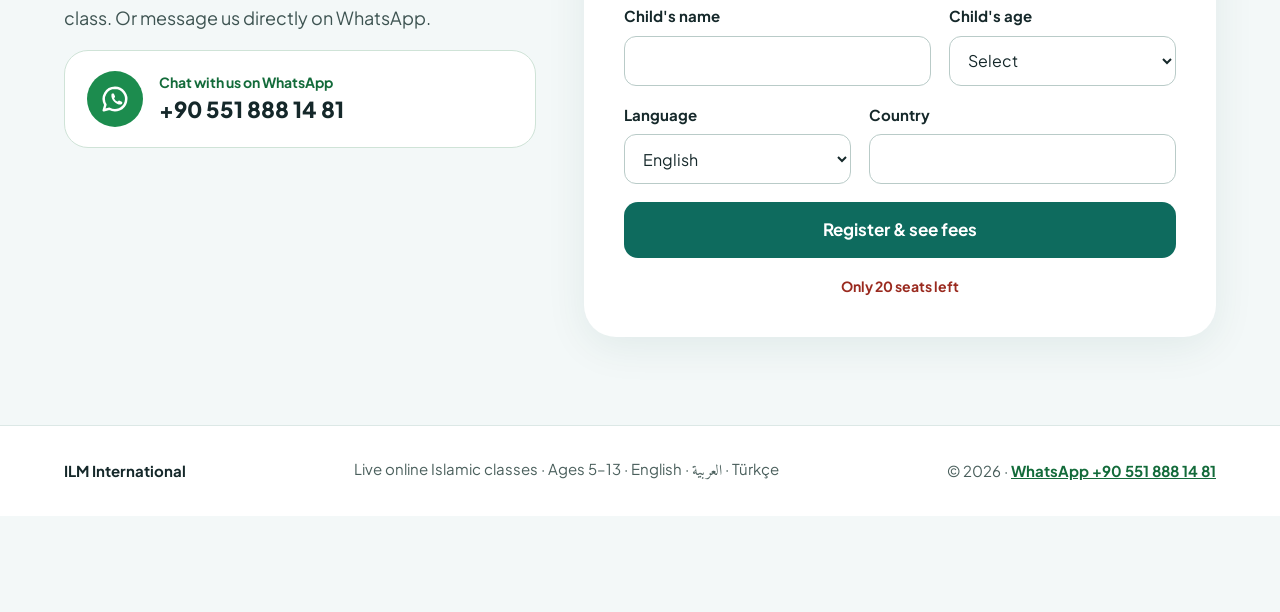
==== commit 1129fa5a: "Add files via upload" ====
--- a/fees.html
+++ b/fees.html
@@ -88,7 +88,7 @@
       </article>
 
       <article class="plan">
-        <div class="plan-media"><img src="online.svg" alt=""></div>
+        <div class="plan-media"><img class="photo" src="teacher.jpg" alt="" width="735" height="490"></div>
         <span class="plan-tag">1-to-1</span>
         <h2>Personal Teacher</h2>
         <p class="price"><strong>$500</strong><span>/ month</span></p>
--- a/styles.css
+++ b/styles.css
@@ -263,3 +263,9 @@
 }
 
 .fee-hero .badge { align-self: center; }
+
+/* Real photos */
+img.photo { object-fit: cover; object-position: center 30%; }
+.stack .s2 img.photo { object-position: 60% 30%; }
+.modal-art img.photo { object-position: center 25%; }
+.plan-media img.photo { object-position: center 35%; }
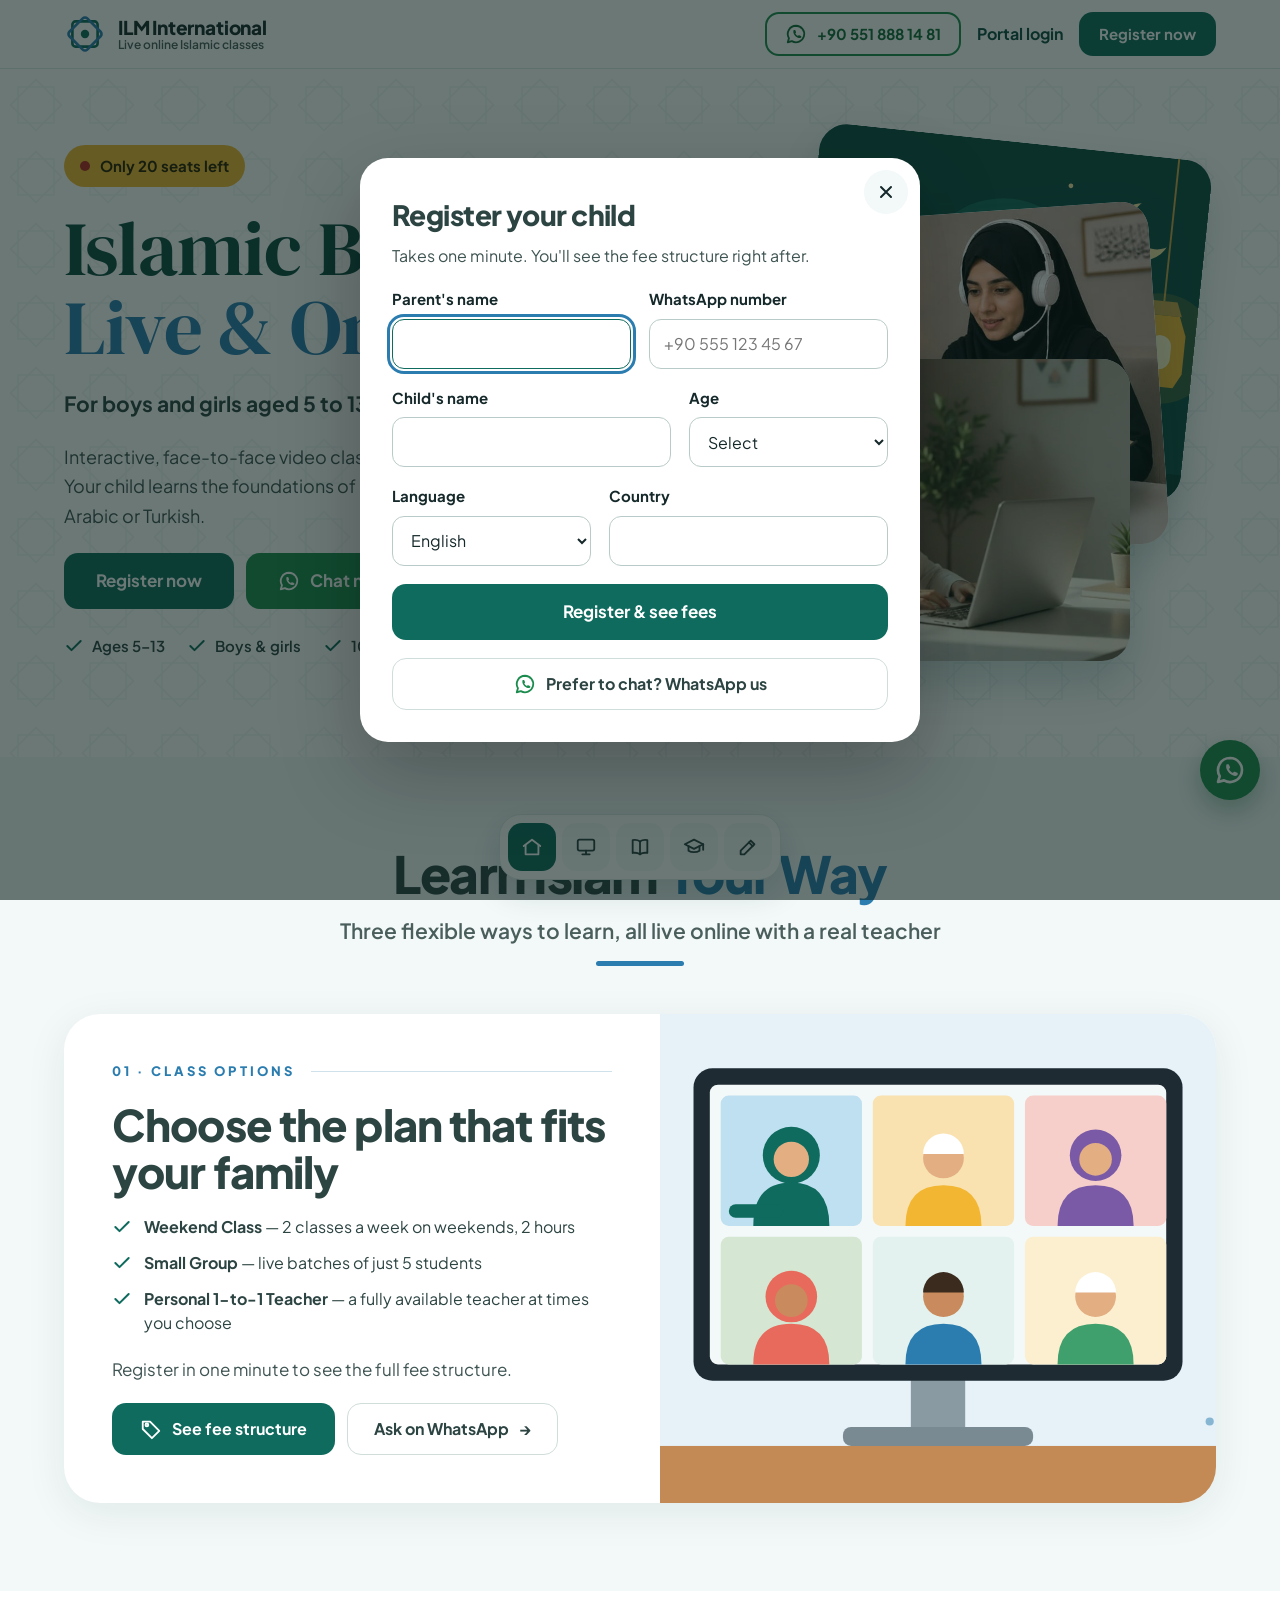
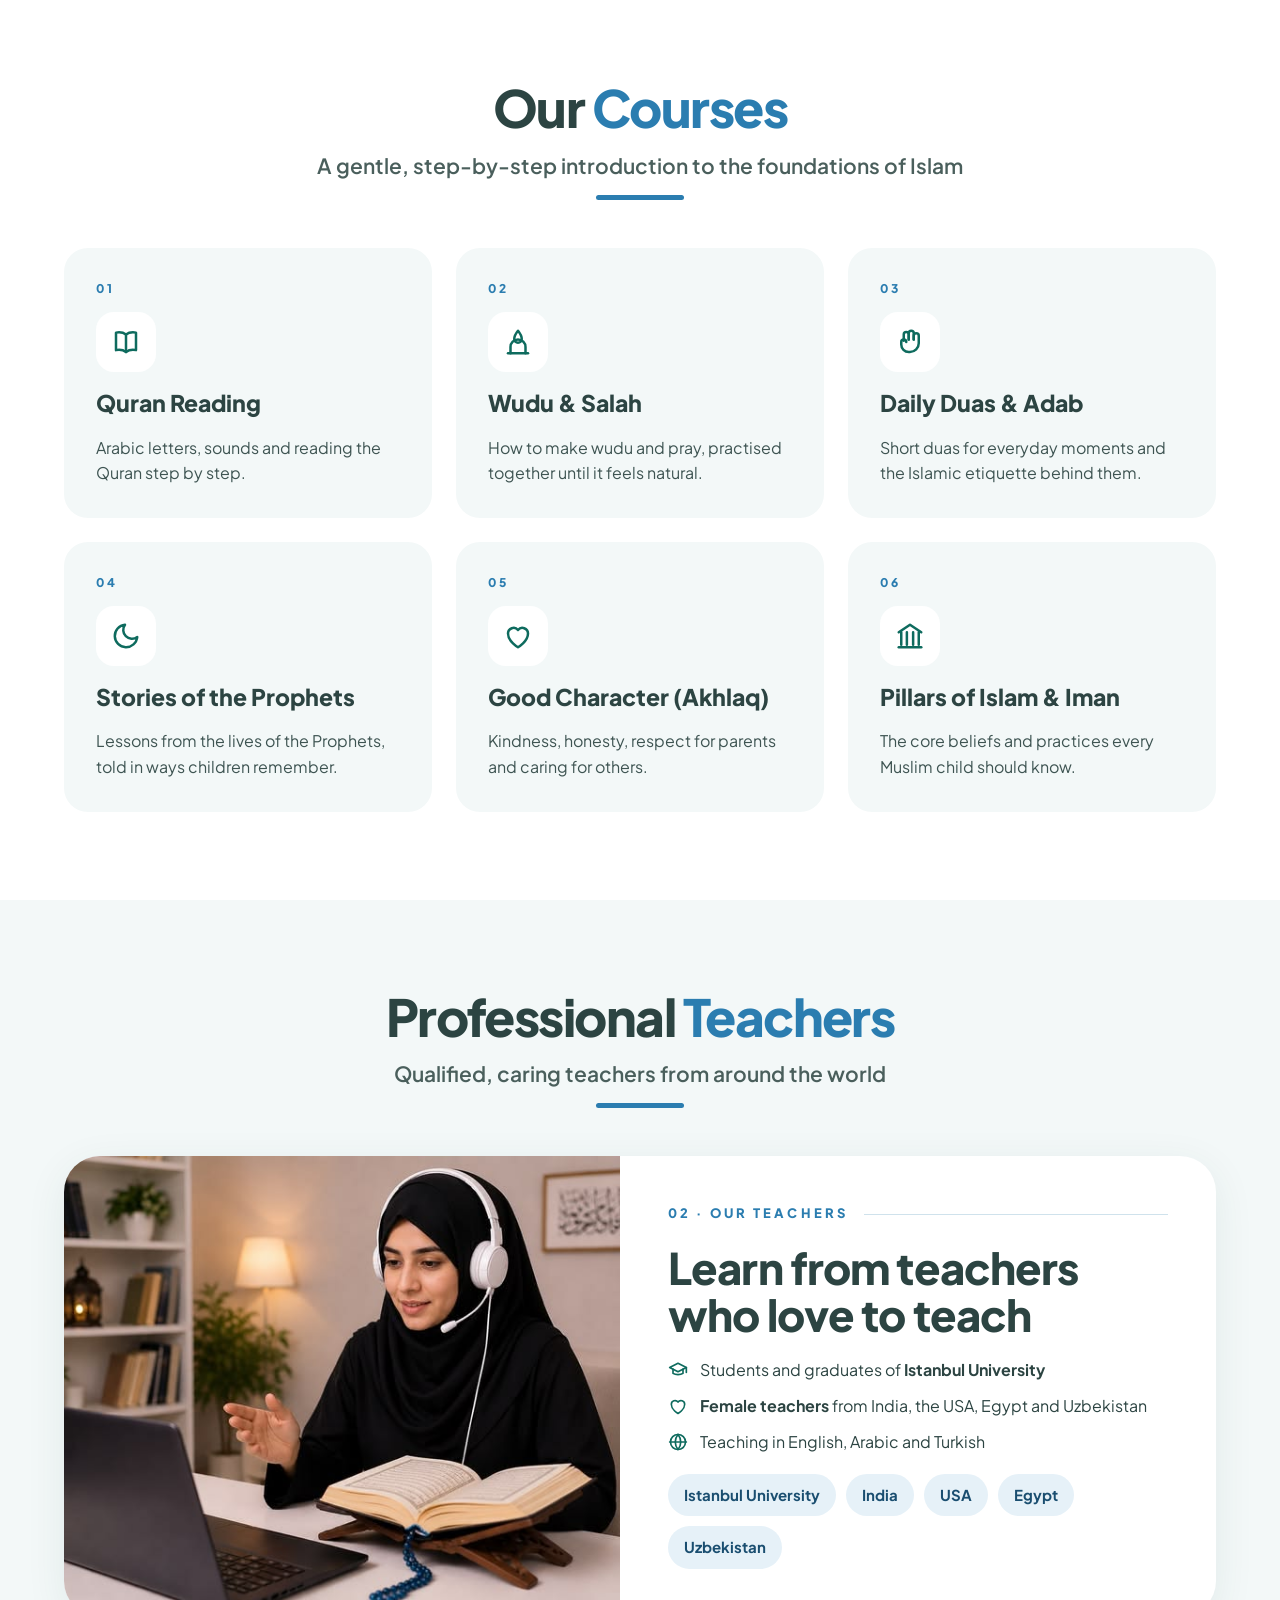
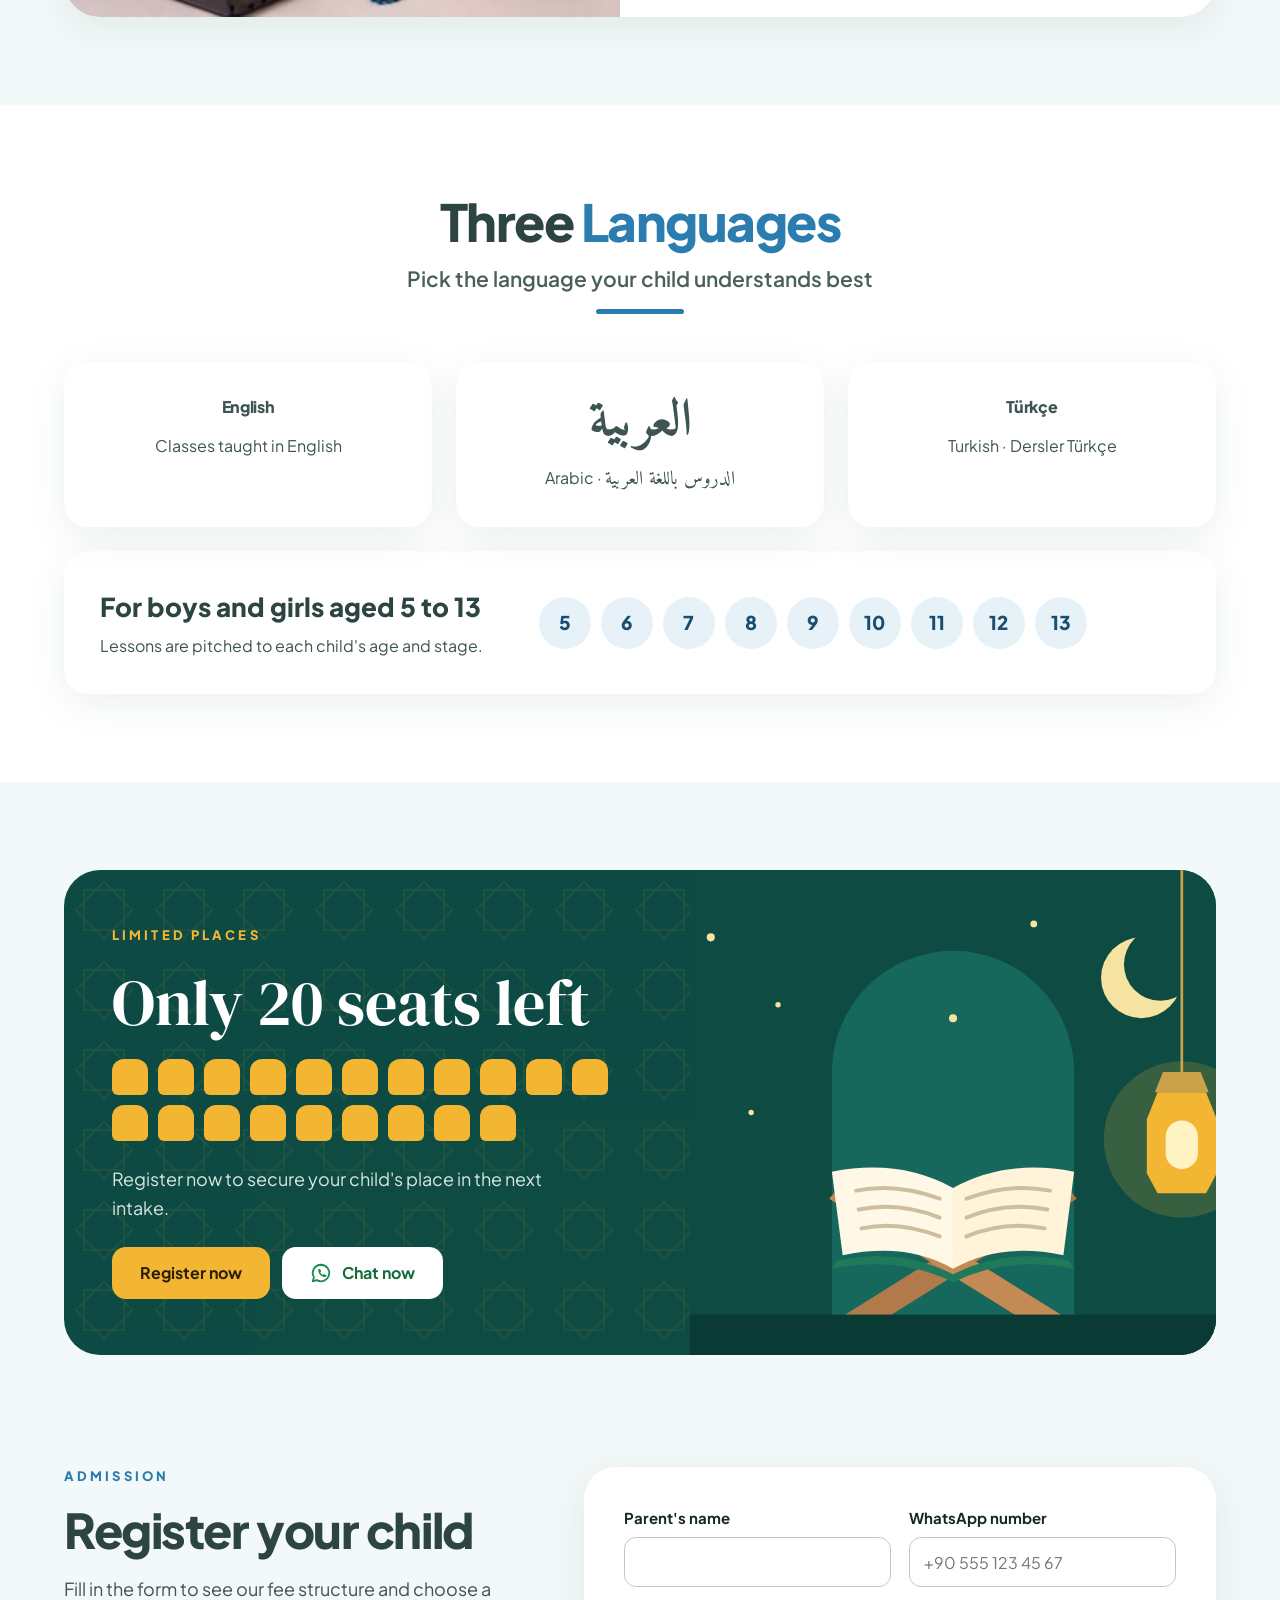
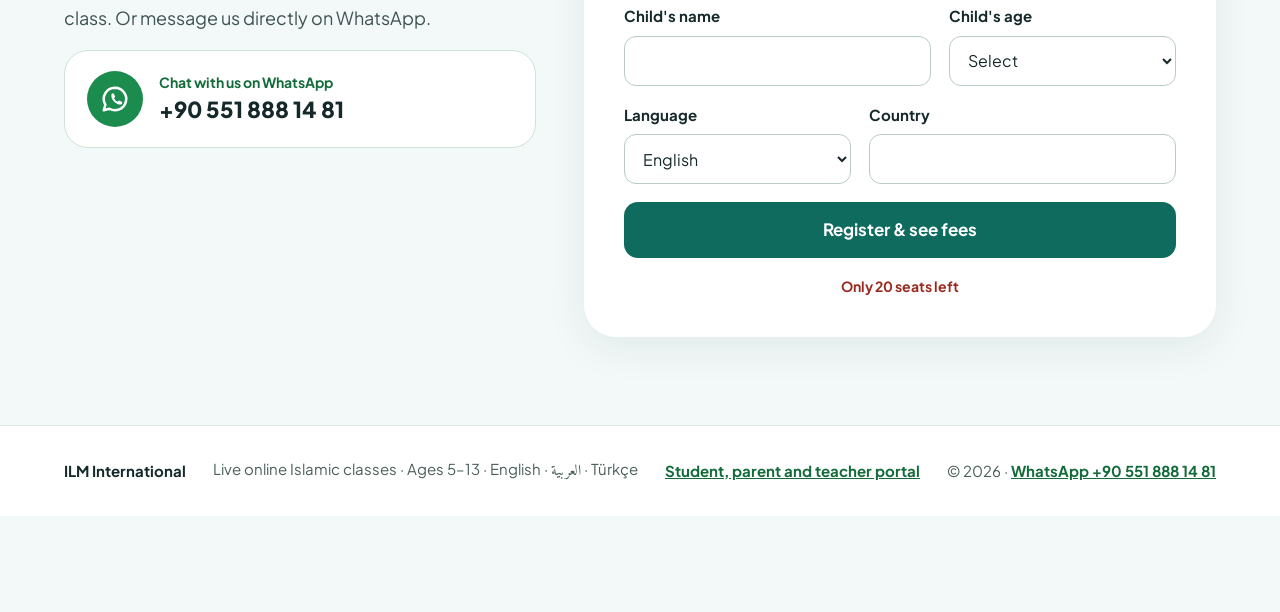
==== commit c11d01b7: "Add files via upload" ====
--- a/fees.html
+++ b/fees.html
@@ -118,6 +118,7 @@
   <div class="container">
     <strong>ILM International</strong>
     <span>Live online Islamic classes · Ages 5–13</span>
+    <span><a href="portal.html">Student, parent and teacher portal</a></span>
     <span>© <span data-year>2026</span> · <a data-wa-chat href="https://wa.me/905518881481">WhatsApp +90 551 888 14 81</a></span>
   </div>
 </footer>
--- a/styles.css
+++ b/styles.css
@@ -269,3 +269,8 @@
 .stack .s2 img.photo { object-position: 60% 30%; }
 .modal-art img.photo { object-position: center 25%; }
 .plan-media img.photo { object-position: center 35%; }
+
+/* link to the learning portal */
+.header-portal { font-weight: 700; color: var(--teal-dark); text-decoration: none; padding: 10px 6px; white-space: nowrap; }
+.header-portal:hover { text-decoration: underline; }
+@media (max-width: 760px) { .header-portal { display: none; } }
